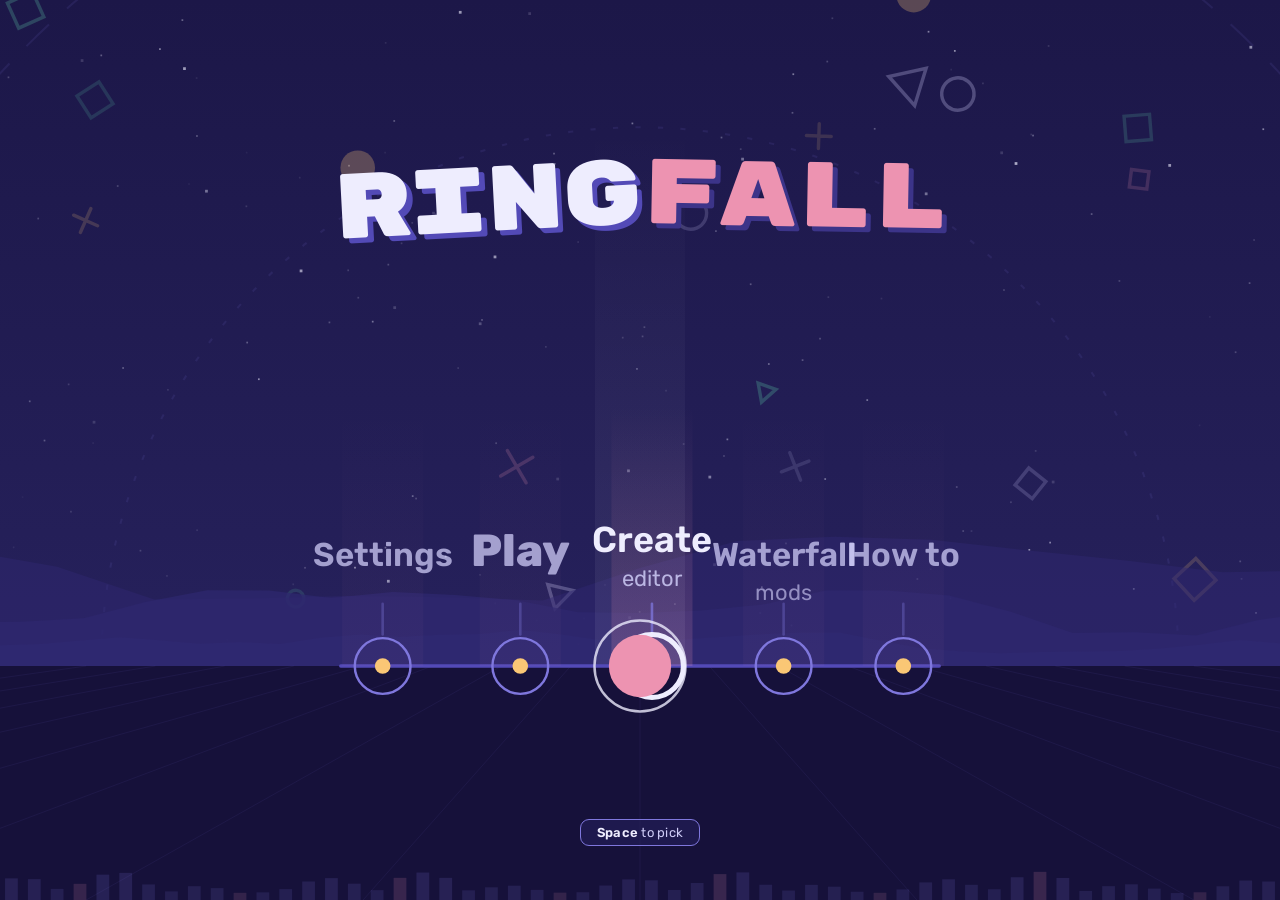
==== public/index.html @ c6bc6747 "Ringfall: game, level editor, Waterfall mods and server Co-Authored-By: Claude Opus 5.5 <noreply@ant" ====
<!DOCTYPE html>
<html lang="en">
<head>
<meta charset="utf-8">
<meta name="viewport" content="width=device-width, initial-scale=1">
<title>Ringfall</title>
<link rel="preconnect" href="https://fonts.googleapis.com">
<link rel="preconnect" href="https://fonts.gstatic.com" crossorigin>
<link href="https://fonts.googleapis.com/css2?family=Rubik:wght@400;500;600;700;900&family=Rubik+Mono+One&display=swap" rel="stylesheet">
<link rel="stylesheet" href="css/style.css">
<link rel="stylesheet" href="css/editor.css">
</head>
<body>
<canvas id="stage"></canvas>

<!-- In-game HUD -->
<div id="hud" class="hud">
  <div class="hud-score"><span class="hud-label">Score</span><span id="score">0</span><div class="hp" id="hp"><i id="hpFill"></i></div></div>
  <button id="pauseBtn" class="pause-btn" aria-label="Pause"><span></span><span></span></button>
  <div class="hud-combo"><span id="combo">0</span><span class="hud-label">combo</span></div>
  <div class="hud-bottom">
    <div id="keyPill" class="key-pill">Hit: Space</div>
    <div class="progress"><div id="progressFill"></div></div>
  </div>
</div>

<!-- Main menu: options live on the track (drawn by the game) -->
<section id="screen-menu" class="screen world active">
  <h1 class="logo"><span class="l1">ring</span><span class="l2">fall</span></h1>
  <div class="world-hint"><span class="key-pill"><b data-keylabel>Space</b> to pick</span></div>
</section>

<!-- Level select: levels live on the track too -->
<section id="screen-levels" class="screen world">
  <div id="levelCard" class="level-card glass">
    <div class="lc-num" id="lcNum">1</div>
    <div class="lc-body">
      <div class="lc-title" id="lcTitle">Test Level</div>
      <div class="lc-meta" id="lcMeta">120 BPM</div>
    </div>
    <div class="lc-best"><div class="g" id="lcGrade"></div><div class="s" id="lcScore"></div></div>
  </div>
  <div class="world-hint"><span class="key-pill"><b data-keylabel>Space</b> to play · <b>Tab</b> <span id="diffHint">Normal</span> · Esc back</span></div>
</section>

<!-- Settings -->
<section id="screen-settings" class="screen">
  <div class="panel glass">
    <header class="panel-head">
      <button class="back" data-go="menu" aria-label="Back">
        <svg viewBox="0 0 24 24"><path d="M15 5l-7 7 7 7"/></svg>
      </button>
      <h2>Settings</h2>
    </header>
    <div class="rows">
      <div class="row bind-row" data-action="hit">
        <span>Hit</span>
        <div class="binds"></div>
      </div>
      <div class="row bind-row" data-action="left">
        <span>Move left</span>
        <div class="binds"></div>
      </div>
      <div class="row bind-row" data-action="right">
        <span>Move right</span>
        <div class="binds"></div>
      </div>
      <div class="row">
        <span>Difficulty</span>
        <div class="seg" id="diffSeg"><button data-diff="easy">Easy</button><button data-diff="normal">Normal</button><button data-diff="hard">Hard</button></div>
      </div>
      <div class="row">
        <span>Drawing pad tip hits</span>
        <button id="penBtn" class="toggle" role="switch"><i></i></button>
      </div>
      <div class="row">
        <span>Volume</span>
        <div class="slider"><input id="volume" type="range" min="0" max="1" step="0.05"><output id="volumeOut"></output></div>
      </div>
      <div class="row">
        <span>Note speed</span>
        <div class="slider"><input id="speed" type="range" min="0.6" max="2" step="0.1"><output id="speedOut"></output></div>
      </div>
      <div class="row">
        <span>Audio offset</span>
        <div class="slider"><input id="offset" type="range" min="-200" max="200" step="5"><output id="offsetOut"></output></div>
      </div>
      <div class="row">
        <span>Hit sounds</span>
        <button id="hitsoundBtn" class="toggle" role="switch"><i></i></button>
      </div>
      <div class="row">
        <span>Controls</span>
        <button id="resetBindsBtn" class="chip">Defaults</button>
      </div>
      <div class="row">
        <span>Best scores</span>
        <button id="resetBtn" class="chip danger">Reset</button>
      </div>
    </div>
  </div>
</section>

<!-- How to play -->
<section id="screen-howto" class="screen">
  <div class="panel glass">
    <header class="panel-head">
      <button class="back" data-go="menu" aria-label="Back">
        <svg viewBox="0 0 24 24"><path d="M15 5l-7 7 7 7"/></svg>
      </button>
      <h2>How to play</h2>
    </header>
    <ul class="howto">
      <li>
        <svg viewBox="0 0 48 48"><circle cx="24" cy="24" r="9" fill="var(--pink)"/><circle cx="24" cy="24" r="14" fill="none" stroke="var(--white)" stroke-width="1.5"/></svg>
        <div><b>Move</b><p>Mouse, drawing pad pen, arrow keys or a gamepad stick. The ring around your circle is where notes get caught.</p></div>
      </li>
      <li>
        <svg viewBox="0 0 48 48"><circle cx="24" cy="24" r="8" fill="var(--yellow)"/></svg>
        <div><b>Tap notes</b><p>Get under the yellow note and hit (<span class="kbd" data-keylabel>Space</span>) as it touches the ring.</p></div>
      </li>
      <li>
        <svg viewBox="0 0 48 48"><rect x="18" y="4" width="12" height="40" rx="6" fill="var(--teal)"/></svg>
        <div><b>Hold notes</b><p>Keep hit held and stay under the ribbon until it ends. Let go early or slide off and it breaks.</p></div>
      </li>
      <li>
        <svg viewBox="0 0 48 48"><path d="M10 38 L30 10 L36 16 L16 42 Z" fill="none" stroke="var(--lav)" stroke-width="2" stroke-linejoin="round"/><circle cx="12" cy="40" r="2.5" fill="var(--lav)"/></svg>
        <div><b>Drawing pad</b><p>Hover the pen to move, touch the tablet to hit. Pen buttons can be bound in Settings.</p></div>
      </li>
      <li>
        <svg viewBox="0 0 48 48"><path d="M14 12h6v24h-6zM28 12h6v24h-6z" fill="var(--lav)"/></svg>
        <div><b>Pause</b><p>Esc, or Start on a gamepad.</p></div>
      </li>
    </ul>
  </div>
</section>

<!-- Waterfall: mods -->
<section id="screen-waterfall" class="screen">
  <div class="panel glass wf">
    <header class="panel-head">
      <button class="back" data-go="menu" aria-label="Back">
        <svg viewBox="0 0 24 24"><path d="M15 5l-7 7 7 7"/></svg>
      </button>
      <h2 class="wf-logo">waterfall</h2>
      <a id="makeModLink" class="chip link" href="waterfall" target="_blank" rel="noopener">Make a mod</a>
    </header>
    <div class="wf-tabs">
      <button class="wf-tab on" data-tab="browse">Browse</button>
      <button class="wf-tab" data-tab="installed">Installed</button>
      <input id="wfSearch" class="wf-search" type="search" placeholder="Search mods" autocomplete="off">
    </div>
    <div id="wfList" class="wf-list"></div>
  </div>
</section>

<!-- Level editor -->
<section id="screen-editor" class="screen ed">
  <canvas id="edCanvas"></canvas>
  <header class="ed-top glass">
    <button class="back" id="edBack" aria-label="Back">
      <svg viewBox="0 0 24 24"><path d="M15 5l-7 7 7 7"/></svg>
    </button>
    <input id="edTitle" class="ed-title" maxlength="40" spellcheck="false" aria-label="Level name">
    <button class="chip" id="edOpen">Open</button>
    <button class="chip ed-songbtn" id="edSong"><span class="eq"><i></i><i></i><i></i></span><span id="edSongName">No song</span></button>
    <label class="ed-field">BPM<input id="edBpm" type="number" min="30" max="400" step="0.01"></label>
    <label class="ed-field">Offset<input id="edOffset" type="number" step="1"><em>ms</em></label>
    <label class="ed-field">Snap
      <select id="edSnap"><option value="1">1/1</option><option value="2" selected>1/2</option><option value="3">1/3</option><option value="4">1/4</option><option value="6">1/6</option><option value="8">1/8</option></select>
    </label>
    <span class="ed-spacer"></span>
    <button class="chip" id="edPlay">Preview</button>
    <button class="chip" id="edTest">Playtest</button>
    <button class="chip primary" id="edShare">Save</button>
  </header>

  <nav class="ed-tools glass" aria-label="Tools">
    <button data-tool="select" title="Select (V)"><svg viewBox="0 0 24 24"><path d="M6 3l12 9-5.5 1.2L15 20l-2.6 1.2-2.6-6.6L6 18z"/></svg></button>
    <button data-tool="tap" class="on" title="Tap note (1)"><svg viewBox="0 0 24 24"><circle cx="12" cy="12" r="6" class="f-tap"/></svg></button>
    <button data-tool="hold" title="Hold note (2)"><svg viewBox="0 0 24 24"><rect x="8.5" y="3" width="7" height="18" rx="3.5" class="f-hold"/></svg></button>
    <i class="ed-sep"></i>
    <button data-tool="flip" title="Flip trigger (3)"><svg viewBox="0 0 24 24"><path d="M8 4v14M4.5 14.5 8 18l3.5-3.5M16 20V6M12.5 9.5 16 6l3.5 3.5" class="s-flip"/></svg></button>
    <button data-tool="mirror" title="Mirror trigger (4)"><svg viewBox="0 0 24 24"><path d="M12 3v18M4 8l4 4-4 4M20 8l-4 4 4 4" class="s-mirror"/></svg></button>
    <button data-tool="bars" title="Music bars trigger (5)"><svg viewBox="0 0 24 24"><path d="M5 20v-6M9.5 20V9M14 20v-8M18.5 20V5" class="s-bars"/></svg></button>
    <button data-tool="background" title="Background trigger (6)"><svg viewBox="0 0 24 24"><circle cx="12" cy="12" r="8" class="s-bg"/><path d="M12 4a8 8 0 0 1 0 16z" class="f-bg"/></svg></button>
    <button data-tool="speed" title="Speed trigger (7)"><svg viewBox="0 0 24 24"><path d="M5 7l5 5-5 5M12 7l5 5-5 5" class="s-speed"/></svg></button>
    <i class="ed-sep"></i>
    <button data-tool="erase" title="Erase (E)"><svg viewBox="0 0 24 24"><path d="M7 7l10 10M17 7 7 17" class="s-erase"/></svg></button>
  </nav>

  <aside class="ed-inspect glass" id="edInspect"></aside>
  <div class="ed-foot"><span id="edClock"></span><span id="edStatus"></span></div>

  <div class="ed-modal" id="edModal" hidden><div class="panel glass ed-modal-body" id="edModalBody"></div></div>
</section>

<!-- Loading -->
<section id="screen-loading" class="screen">
  <div class="loading">
    <div class="spinner"></div>
    <p id="loadingText">Loading song</p>
  </div>
</section>

<!-- Pause -->
<section id="screen-pause" class="screen dim">
  <div class="panel glass small">
    <h2 class="center">Paused</h2>
    <nav class="menu">
      <button class="btn primary" id="resumeBtn">Resume</button>
      <button class="btn" id="restartBtn">Restart</button>
      <button class="btn" id="quitBtn">Quit</button>
    </nav>
  </div>
</section>

<!-- Results -->
<section id="screen-results" class="screen dim">
  <div class="panel glass results">
    <div class="results-top">
      <div id="grade" class="grade">S</div>
      <div>
        <div id="resTitle" class="res-title">Test Level</div>
        <div id="resScore" class="res-score">0</div>
        <div id="newBest" class="badge">New best</div>
        <div id="failed" class="badge fail">Out of health</div>
      </div>
    </div>
    <div class="stats">
      <div><span id="resAcc">0%</span><label>Accuracy</label></div>
      <div><span id="resCombo">0</span><label>Max combo</label></div>
      <div><span id="resPerfect" class="c-perfect">0</span><label>Perfect</label></div>
      <div><span id="resGood" class="c-good">0</span><label>Good</label></div>
      <div><span id="resMiss" class="c-miss">0</span><label>Miss</label></div>
    </div>
    <nav class="menu row-menu">
      <button class="btn primary" id="retryBtn">Retry</button>
      <button class="btn" data-go="levels">Levels</button>
    </nav>
  </div>
</section>

<script type="module" src="js/main.js"></script>
</body>
</html>
---- public/css/style.css ----
:root {
  --bg: #1b1745;
  --bg2: #26215C;
  --track: #534AB7;
  --violet: #7F77DD;
  --lav: #CECBF6;
  --white: #EEEDFE;
  --pink: #ED93B1;
  --yellow: #FAC775;
  --teal: #5DCAA5;
  --teal-lt: #9FE1CB;
  --glass: rgba(255, 255, 255, 0.07);
  --glass-hi: rgba(255, 255, 255, 0.16);
  --stroke: rgba(238, 237, 254, 0.16);
}

* { box-sizing: border-box; margin: 0; padding: 0; }

html, body {
  height: 100%;
  overflow: hidden;
  background: var(--bg);
  color: var(--white);
  font-family: "Rubik", system-ui, sans-serif;
  -webkit-font-smoothing: antialiased;
  user-select: none;
  -webkit-user-select: none;
  touch-action: none;
}

body.playing { cursor: none; }
body.playing .pause-btn { cursor: pointer; }

canvas#stage { position: fixed; inset: 0; width: 100%; height: 100%; display: block; }

button { font: inherit; color: inherit; background: none; border: 0; cursor: pointer; }
button:focus-visible { outline: 2px solid var(--violet); outline-offset: 3px; }

/* ---------- Screens ---------- */
.screen {
  position: fixed; inset: 0;
  display: grid; place-items: center;
  padding: 24px;
  opacity: 0; pointer-events: none;
  transition: opacity .35s ease;
}
.screen.active { opacity: 1; pointer-events: auto; }
.screen.dim { background: rgba(14, 11, 38, 0.55); }

.screen > * { transform: translateY(14px) scale(.985); transition: transform .45s cubic-bezier(.2, .8, .2, 1); }
.screen.active > * { transform: none; }

/* ---------- Glass ---------- */
.glass {
  background:
    linear-gradient(160deg, rgba(255,255,255,.13), rgba(255,255,255,.03) 45%, rgba(255,255,255,.06));
  backdrop-filter: blur(26px) saturate(170%);
  -webkit-backdrop-filter: blur(26px) saturate(170%);
  border: 1px solid var(--stroke);
  box-shadow:
    inset 0 1px 0 rgba(255,255,255,.22),
    inset 0 -1px 0 rgba(255,255,255,.04),
    0 30px 80px -20px rgba(8, 5, 30, .7);
}

.panel {
  width: min(520px, 100%);
  max-height: calc(100vh - 48px);
  overflow: auto;
  border-radius: 28px;
  padding: 22px 22px 26px;
}
.panel.small { width: min(340px, 100%); padding: 28px 24px; }

.panel-head { display: flex; align-items: center; gap: 12px; margin-bottom: 18px; }
.panel-head h2 { font-size: 22px; font-weight: 600; letter-spacing: .01em; }
h2.center { text-align: center; font-size: 26px; font-weight: 600; margin-bottom: 20px; }

.back {
  width: 38px; height: 38px; border-radius: 50%;
  display: grid; place-items: center;
  background: var(--glass); border: 1px solid var(--stroke);
  transition: background .2s;
}
.back:hover { background: var(--glass-hi); }
.back svg { width: 18px; height: 18px; fill: none; stroke: var(--white); stroke-width: 2.2; stroke-linecap: round; stroke-linejoin: round; }

/* ---------- Menu ---------- */
.menu-wrap { display: flex; flex-direction: column; align-items: center; gap: 44px; margin-top: -8vh; }

.logo {
  font-family: "Rubik Mono One", "Rubik", sans-serif;
  font-weight: 400;
  font-size: clamp(48px, 9vw, 92px);
  letter-spacing: -.02em;
  line-height: .9;
  rotate: -3deg;
}
.logo span { display: inline-block; }
.logo .l1 { color: var(--white); text-shadow: 5px 5px 0 var(--track); }
.logo .l2 { color: var(--pink); text-shadow: 5px 5px 0 #3C3489; translate: 0 .12em; rotate: 4deg; margin-left: .04em; }
.menu { display: flex; flex-direction: column; gap: 12px; width: min(280px, 80vw); }
.menu.row-menu { flex-direction: row; width: 100%; }
.menu.row-menu .btn { flex: 1; }

.btn {
  position: relative;
  height: 54px;
  border-radius: 18px;
  font-size: 17px; font-weight: 500; letter-spacing: .02em;
  background: linear-gradient(160deg, rgba(255,255,255,.12), rgba(255,255,255,.04));
  backdrop-filter: blur(20px) saturate(160%);
  -webkit-backdrop-filter: blur(20px) saturate(160%);
  border: 1px solid var(--stroke);
  box-shadow: inset 0 1px 0 rgba(255,255,255,.2);
  transition: transform .15s ease, background .2s ease, box-shadow .2s ease;
}
.btn:hover { background: linear-gradient(160deg, rgba(255,255,255,.2), rgba(255,255,255,.07)); transform: translateY(-1px); }
.btn:active { transform: translateY(1px) scale(.99); }
.btn.primary {
  background: linear-gradient(135deg, #f3a8c2, var(--pink) 50%, #d97aa0);
  color: #2a1438;
  font-weight: 600;
  border-color: rgba(255,255,255,.35);
  box-shadow: inset 0 1px 0 rgba(255,255,255,.55), 0 12px 34px -10px rgba(237,147,177,.65);
}
.btn.primary:hover { background: linear-gradient(135deg, #f7b8ce, #f09dbb 50%, #e087aa); }

/* ---------- Level cards ---------- */
.level-list { display: flex; flex-direction: column; gap: 12px; }

.level {
  display: grid;
  grid-template-columns: 54px 1fr auto;
  align-items: center;
  gap: 16px;
  text-align: left;
  padding: 14px 16px 14px 14px;
  border-radius: 20px;
  background: var(--glass);
  border: 1px solid var(--stroke);
  transition: background .2s, transform .15s, border-color .2s;
}
.level:not(.locked):hover { background: var(--glass-hi); border-color: rgba(237,147,177,.45); transform: translateY(-1px); }
.level.locked { opacity: .45; cursor: default; }

.level-num {
  width: 54px; height: 54px; border-radius: 50%;
  display: grid; place-items: center;
  font-weight: 600; font-size: 18px;
  position: relative;
}
.level-num::before {
  content: ""; position: absolute; inset: 7px; border-radius: 50%;
  background: var(--pink); opacity: .9;
}
.level-num::after {
  content: ""; position: absolute; inset: 0; border-radius: 50%;
  border: 1.5px solid var(--white); opacity: .7;
}
.level-num span { position: relative; z-index: 1; color: #2a1438; }
.level.locked .level-num::before { background: var(--track); }
.level.locked .level-num span { color: var(--lav); }

.level-title { font-size: 18px; font-weight: 600; }
.level-meta { font-size: 13px; color: var(--lav); opacity: .8; margin-top: 3px; display: flex; gap: 10px; flex-wrap: wrap; }

.level-best { text-align: right; }
.level-best .g { font-size: 22px; font-weight: 800; line-height: 1; }
.level-best .s { font-size: 12px; color: var(--lav); opacity: .8; margin-top: 4px; }

/* ---------- Settings ---------- */
.rows { display: flex; flex-direction: column; gap: 4px; }
.row {
  display: flex; align-items: center; justify-content: space-between; gap: 16px;
  min-height: 56px;
  padding: 6px 4px 6px 6px;
  border-bottom: 1px solid rgba(238,237,254,.07);
  font-size: 16px;
}
.row:last-child { border-bottom: 0; }

.chip {
  min-width: 96px; height: 38px; padding: 0 16px;
  border-radius: 12px;
  background: var(--glass); border: 1px solid var(--stroke);
  font-weight: 500;
  transition: background .2s, border-color .2s;
}
.chip:hover { background: var(--glass-hi); }
.chip.listening { border-color: var(--teal); color: var(--teal-lt); animation: breathe 1.1s ease-in-out infinite; }
.chip.danger.armed { border-color: var(--pink); color: var(--pink); }
@keyframes breathe { 50% { box-shadow: 0 0 0 4px rgba(93,202,165,.18); } }

.slider { display: flex; align-items: center; gap: 12px; }
.slider output { min-width: 58px; text-align: right; font-variant-numeric: tabular-nums; color: var(--lav); font-size: 14px; }

input[type=range] {
  -webkit-appearance: none; appearance: none;
  width: 150px; height: 6px; border-radius: 3px;
  background: linear-gradient(90deg, var(--violet) var(--p, 50%), #3C3489 var(--p, 50%));
  outline: none;
}
input[type=range]::-webkit-slider-thumb {
  -webkit-appearance: none; width: 20px; height: 20px; border-radius: 50%;
  background: var(--pink); border: 2px solid var(--white); cursor: pointer;
  box-shadow: 0 2px 10px rgba(237,147,177,.5);
}
input[type=range]::-moz-range-thumb {
  width: 18px; height: 18px; border-radius: 50%;
  background: var(--pink); border: 2px solid var(--white); cursor: pointer;
}

.toggle {
  width: 52px; height: 30px; border-radius: 15px;
  background: #3C3489; border: 1px solid var(--stroke);
  position: relative; transition: background .2s;
}
.toggle i {
  position: absolute; top: 3px; left: 3px; width: 22px; height: 22px; border-radius: 50%;
  background: var(--white); transition: transform .2s cubic-bezier(.3,.8,.3,1);
}
.toggle.on { background: var(--teal); }
.toggle.on i { transform: translateX(22px); }

/* ---------- How to ---------- */
.howto { list-style: none; display: flex; flex-direction: column; gap: 16px; }
.howto li { display: flex; gap: 16px; align-items: flex-start; }
.howto svg { width: 48px; height: 48px; flex: none; }
.howto b { font-weight: 600; font-size: 16px; }
.howto p { color: var(--lav); font-size: 14.5px; line-height: 1.45; margin-top: 3px; }
.kbd {
  display: inline-block; padding: 0 7px; border-radius: 6px;
  border: 1px solid var(--violet); color: var(--white); font-size: 13px;
}

/* ---------- Loading ---------- */
.loading { display: flex; flex-direction: column; align-items: center; gap: 18px; }
.loading p { color: var(--lav); font-size: 16px; }
.spinner {
  width: 54px; height: 54px; border-radius: 50%;
  border: 2px solid rgba(238,237,254,.15); border-top-color: var(--pink);
  animation: spin .9s linear infinite;
}
@keyframes spin { to { transform: rotate(360deg); } }

/* ---------- Results ---------- */
.results { width: min(480px, 100%); padding: 28px; }
.results-top { display: flex; align-items: center; gap: 24px; margin-bottom: 24px; }
.grade {
  font-size: 96px; font-weight: 800; line-height: 1; letter-spacing: -.04em;
  width: 110px; text-align: center;
  font-family: "Rubik Mono One", "Rubik", sans-serif; font-weight: 400;
  color: var(--yellow); text-shadow: 5px 5px 0 #3C3489; rotate: -4deg;
}
.res-title { color: var(--lav); font-size: 16px; }
.res-score { font-size: 40px; font-weight: 600; font-variant-numeric: tabular-nums; letter-spacing: -.01em; }
.badge {
  display: none; margin-top: 6px;
  padding: 3px 10px; border-radius: 999px;
  background: rgba(93,202,165,.18); color: var(--teal-lt);
  font-size: 13px; font-weight: 600; width: fit-content;
}
.badge.show { display: block; }

.stats { display: grid; grid-template-columns: repeat(5, 1fr); gap: 8px; margin-bottom: 24px; }
.stats div {
  display: flex; flex-direction: column; align-items: center; gap: 4px;
  padding: 12px 4px; border-radius: 16px; background: var(--glass); border: 1px solid rgba(238,237,254,.08);
}
.stats span { font-size: 20px; font-weight: 600; font-variant-numeric: tabular-nums; }
.stats label { font-size: 11.5px; color: var(--lav); opacity: .85; text-align: center; }
.c-perfect { color: var(--teal-lt); }
.c-good { color: var(--yellow); }
.c-miss { color: var(--pink); }

/* ---------- HUD ---------- */
.hud { position: fixed; inset: 0; pointer-events: none; opacity: 0; transition: opacity .3s; }
.hud.show { opacity: 1; }
.hud-score, .hud-combo {
  position: absolute; top: 20px;
  display: flex; flex-direction: column; gap: 2px;
  font-variant-numeric: tabular-nums;
}
.hud-score { left: 24px; }
.hud-combo { right: 24px; align-items: flex-end; }
.hud-score span:last-child, .hud-combo span:first-child { font-size: 30px; font-weight: 600; letter-spacing: -.01em; }
.hud-label { font-size: 12px; text-transform: uppercase; letter-spacing: .14em; color: var(--lav); opacity: .75; }
.hud-combo.bump span:first-child { animation: bump .18s ease-out; }
@keyframes bump { 40% { transform: scale(1.15); } }

.pause-btn {
  pointer-events: auto;
  position: absolute; top: 22px; left: 50%; transform: translateX(-50%);
  width: 40px; height: 40px; border-radius: 50%;
  display: flex; align-items: center; justify-content: center; gap: 5px;
  background: var(--glass); border: 1px solid var(--stroke);
  backdrop-filter: blur(14px); -webkit-backdrop-filter: blur(14px);
  opacity: .6; transition: opacity .2s;
}
.pause-btn:hover { opacity: 1; }
.pause-btn span { width: 4px; height: 14px; border-radius: 2px; background: var(--white); }

.hud-bottom {
  position: absolute; left: 50%; bottom: 22px; transform: translateX(-50%);
  width: min(560px, 88vw);
  display: flex; flex-direction: column; align-items: center; gap: 12px;
}
.key-pill {
  padding: 5px 16px; border-radius: 9px;
  border: 1px solid var(--violet); color: var(--lav);
  font-size: 13px; letter-spacing: .02em;
  background: color-mix(in srgb, var(--bg2) 60%, transparent);
}
.progress { width: 100%; height: 5px; border-radius: 3px; background: #3C3489; overflow: hidden; }
#progressFill { height: 100%; width: 0; border-radius: 3px; background: var(--violet); }

@media (max-width: 520px) {
  .stats { grid-template-columns: repeat(3, 1fr); }
  .results-top { gap: 14px; }
  .grade { font-size: 76px; width: 84px; }
  input[type=range] { width: 110px; }
  .hud-score span:last-child, .hud-combo span:first-child { font-size: 24px; }
}

/* ---------- In-world menus (options sit on the track) ---------- */
.screen.world { pointer-events: none !important; display: block; padding: 0; }
.screen.world .logo {
  position: absolute; left: 0; right: 0; top: 17vh;
  text-align: center;
}
.world-hint {
  position: absolute; left: 0; right: 0; bottom: 6vh;
  display: flex; justify-content: center;
}
.world-hint .key-pill b { color: var(--white); font-weight: 600; }

.level-card {
  position: absolute; left: 50%; top: 22vh;
  translate: -50% 0;
  width: min(440px, 88vw);
  display: grid; grid-template-columns: 52px 1fr auto; align-items: center; gap: 16px;
  padding: 16px 20px 16px 16px; border-radius: 22px;
  transition: opacity .25s ease, transform .35s cubic-bezier(.2,.8,.2,1);
}
.level-card.hide { opacity: 0; transform: translateY(8px) scale(.98); }
.lc-num {
  width: 52px; height: 52px; border-radius: 50%;
  display: grid; place-items: center; font-weight: 600; font-size: 20px; color: #2a1438;
  background: var(--pink); box-shadow: 0 0 0 5px rgba(38,33,92,.6), 0 0 0 6.5px var(--white);
}
.level-card.locked .lc-num { background: var(--track); color: var(--lav); }
.lc-title { font-size: 20px; font-weight: 600; }
.lc-meta { font-size: 13.5px; color: var(--lav); margin-top: 3px; }
.lc-best { text-align: right; }
.lc-best .g { font-size: 26px; font-weight: 800; line-height: 1; color: var(--yellow); }
.lc-best .s { font-size: 12px; color: var(--lav); margin-top: 4px; }

/* ---------- Bindings ---------- */
.bind-row { align-items: flex-start; padding-top: 12px; padding-bottom: 12px; }
.bind-row > span { padding-top: 8px; }
.binds { display: flex; flex-wrap: wrap; gap: 6px; justify-content: flex-end; max-width: 70%; }
.bind {
  display: inline-flex; align-items: center; gap: 6px;
  height: 34px; padding: 0 6px 0 12px; border-radius: 10px;
  background: var(--glass); border: 1px solid var(--stroke); font-size: 14px; font-weight: 500;
}
.bind button { width: 22px; height: 22px; border-radius: 6px; display: grid; place-items: center; color: var(--lav); font-size: 15px; line-height: 1; }
.bind button:hover { background: rgba(237,147,177,.2); color: var(--pink); }
.bind.add { padding: 0 12px; cursor: pointer; color: var(--teal-lt); border-style: dashed; }
.bind.add.listening { color: var(--teal-lt); border-color: var(--teal); animation: breathe 1.1s ease-in-out infinite; }

/* ---------- Waterfall ---------- */
.panel.wf { width: min(640px, 100%); }
.panel.wf .panel-head { gap: 12px; }
.wf-logo { font-family: "Rubik Mono One", sans-serif; font-weight: 400 !important; font-size: 20px !important; flex: 1; color: var(--teal-lt); letter-spacing: -.01em; }
.chip.link { display: inline-flex; align-items: center; text-decoration: none; color: var(--white); }
.wf-tabs { display: flex; gap: 6px; margin-bottom: 14px; align-items: center; }
.wf-tab { height: 36px; padding: 0 14px; border-radius: 10px; color: var(--lav); font-weight: 500; }
.wf-tab.on { background: var(--glass-hi); color: var(--white); }
.wf-search {
  margin-left: auto; height: 36px; width: 180px; padding: 0 12px; border-radius: 10px;
  background: rgba(0,0,0,.18); border: 1px solid var(--stroke); color: var(--white); font: inherit; font-size: 14px; outline: none;
}
.wf-search:focus { border-color: var(--violet); }
.wf-list { display: flex; flex-direction: column; gap: 10px; min-height: 120px; }
.mod {
  display: grid; grid-template-columns: 58px 1fr auto; gap: 14px; align-items: center;
  padding: 12px 14px 12px 12px; border-radius: 18px; background: var(--glass); border: 1px solid rgba(238,237,254,.1);
}
.mod-thumb { width: 58px; height: 58px; border-radius: 14px; overflow: hidden; position: relative; background: #1c1748; }
.mod-thumb img { width: 100%; height: 100%; object-fit: cover; }
.mod-thumb .sw { position: absolute; inset: 0; display: grid; grid-template-columns: 1fr 1fr; }
.mod-name { font-weight: 600; font-size: 16px; }
.mod-by { font-size: 13px; color: var(--lav); margin-top: 1px; }
.mod-desc { font-size: 13.5px; color: var(--lav); opacity: .85; margin-top: 4px; line-height: 1.35; }
.mod-tags { display: flex; gap: 5px; margin-top: 6px; flex-wrap: wrap; }
.tag { font-size: 11.5px; padding: 2px 8px; border-radius: 6px; background: rgba(127,119,221,.22); color: var(--lav); }
.mod-act { display: flex; flex-direction: column; align-items: flex-end; gap: 8px; }
.mod-act .chip { min-width: 92px; }
.chip.install { background: var(--pink); color: #2a1438; border-color: transparent; font-weight: 600; }
.chip.done { color: var(--teal-lt); }
.wf-empty { text-align: center; padding: 34px 10px; color: var(--lav); line-height: 1.5; }
.wf-empty a { color: var(--teal-lt); }

/* ---------- Difficulty + health ---------- */
.hp { width: 150px; height: 5px; border-radius: 3px; background: rgba(238,237,254,.12); overflow: hidden; margin-top: 8px; transition: opacity .3s; }
.hp.off { opacity: 0; }
.hp i { display: block; height: 100%; width: 100%; border-radius: 3px; background: var(--teal); transition: width .15s ease, background .3s; }
.hp.low i { background: var(--pink); }
.seg { display: flex; padding: 3px; border-radius: 12px; background: rgba(0,0,0,.25); gap: 3px; }
.seg button { height: 32px; padding: 0 14px; border-radius: 9px; font-size: 14px; color: var(--lav); }
.seg button.on { background: var(--glass-hi); color: var(--white); box-shadow: inset 0 0 0 1px var(--stroke); }
.seg button[data-diff=hard].on { color: var(--pink); }
.badge.fail { background: rgba(237,147,177,.18); color: var(--pink); }
.lc-diff { display: inline-block; margin-left: 6px; padding: 1px 7px; border-radius: 6px; font-size: 11.5px; font-weight: 600; background: rgba(127,119,221,.25); color: var(--white); vertical-align: 2px; }
.lc-diff.hard { background: rgba(237,147,177,.25); color: var(--pink); }
.lc-diff.easy { background: rgba(93,202,165,.2); color: var(--teal-lt); }
---- public/css/editor.css ----
/* ---------- Level editor ---------- */
.screen.ed { padding: 0; display: block; background: #120e2e; }
.screen.ed > * { transform: none; }
#edCanvas { position: absolute; inset: 0; width: 100%; height: 100%; display: block; cursor: crosshair; }

.ed-top {
  position: absolute; left: 12px; right: 12px; top: 12px; height: 56px;
  display: flex; align-items: center; gap: 10px; padding: 0 10px; border-radius: 18px; z-index: 2;
}
.ed-top .back { flex: none; }
.ed-title {
  width: 190px; height: 38px; padding: 0 12px; border-radius: 11px; border: 1px solid transparent;
  background: transparent; color: var(--white); font: inherit; font-size: 17px; font-weight: 600; outline: none;
}
.ed-title:hover { border-color: var(--stroke); }
.ed-title:focus { border-color: var(--violet); background: rgba(0,0,0,.2); }
.ed-top .chip { min-width: 0; height: 36px; padding: 0 14px; font-size: 14px; white-space: nowrap; }
.ed-top .chip.primary, .ed-modal .chip.primary { background: var(--pink); color: #2a1438; border-color: transparent; font-weight: 600; }
.ed-top .chip.on { border-color: var(--teal); color: var(--teal-lt); }
.ed-songbtn { display: inline-flex; align-items: center; gap: 8px; max-width: 220px; }
.ed-songbtn span:last-child { overflow: hidden; text-overflow: ellipsis; }
.eq { display: inline-flex; gap: 2px; align-items: flex-end; height: 14px; }
.eq i { width: 3px; background: var(--teal-lt); border-radius: 1px; }
.eq i:nth-child(1) { height: 7px; } .eq i:nth-child(2) { height: 13px; } .eq i:nth-child(3) { height: 9px; }
.ed-field { display: inline-flex; align-items: center; gap: 6px; font-size: 12.5px; color: var(--lav); }
.ed-field input, .ed-field select, .ed-modal input, .ed-modal select, .ed-inspect input:not([type=range]) {
  height: 34px; padding: 0 8px; border-radius: 10px; border: 1px solid var(--stroke);
  background: rgba(0,0,0,.22); color: var(--white); font: inherit; font-size: 14px; outline: none;
}
.ed-field input { width: 70px; }
.ed-field em { font-style: normal; opacity: .7; }
.ed-field input:focus, .ed-modal input:focus, .ed-inspect input:focus { border-color: var(--violet); }
.ed-spacer { flex: 1; }

.ed-tools {
  position: absolute; left: 12px; top: 84px; width: 56px; padding: 8px 0; border-radius: 18px; z-index: 2;
  display: flex; flex-direction: column; align-items: center; gap: 4px;
}
.ed-tools button { width: 42px; height: 42px; border-radius: 12px; display: grid; place-items: center; transition: background .15s; }
.ed-tools button:hover { background: var(--glass-hi); }
.ed-tools button.on { background: rgba(237,147,177,.22); box-shadow: inset 0 0 0 1.5px var(--pink); }
.ed-tools svg { width: 22px; height: 22px; fill: none; stroke: var(--lav); stroke-width: 2; stroke-linecap: round; stroke-linejoin: round; }
.ed-tools [data-tool=select] svg { fill: var(--lav); stroke: none; }
.ed-tools .f-tap { fill: var(--yellow); stroke: none; }
.ed-tools .f-hold { fill: var(--teal); stroke: none; }
.ed-tools .s-flip { stroke: #9FE1CB; } .ed-tools .s-mirror { stroke: #CECBF6; } .ed-tools .s-bars { stroke: #7F77DD; stroke-width: 2.6; }
.ed-tools .s-bg { stroke: #ED93B1; } .ed-tools .f-bg { fill: #ED93B1; stroke: none; } .ed-tools .s-speed { stroke: #FAC775; }
.ed-tools .s-erase { stroke: var(--pink); }
.ed-sep { width: 26px; height: 1px; background: var(--stroke); margin: 4px 0; }

.ed-inspect {
  position: absolute; right: 12px; top: 84px; width: 272px; max-height: calc(100vh - 140px); overflow: auto;
  padding: 16px; border-radius: 20px; z-index: 2; display: flex; flex-direction: column; gap: 12px;
}
.ed-inspect h3 { font-size: 16px; font-weight: 600; display: flex; align-items: center; gap: 8px; }
.ed-inspect .dot { width: 10px; height: 10px; border-radius: 50%; display: inline-block; }
.ed-inspect label { display: flex; flex-direction: column; gap: 6px; font-size: 12.5px; color: var(--lav); }
.ed-inspect label b { color: var(--white); font-weight: 600; }
.ed-inspect input[type=range] { width: 100%; }
.ed-hint { font-size: 13px; color: var(--lav); opacity: .85; line-height: 1.4; }
.ed-row { display: flex; gap: 8px; align-items: center; flex-wrap: wrap; }
.ed-row.end { justify-content: flex-end; margin-top: 4px; }
.ed-row .chip { min-width: 0; height: 34px; padding: 0 14px; font-size: 14px; }
.ed-seg { display: flex; padding: 3px; border-radius: 12px; background: rgba(0,0,0,.25); gap: 3px; }
.ed-seg button { flex: 1; height: 32px; border-radius: 9px; font-size: 13.5px; color: var(--lav); }
.ed-seg button.on { background: var(--glass-hi); color: var(--white); box-shadow: inset 0 0 0 1px var(--stroke); }
.ed-presets { display: grid; grid-template-columns: repeat(2, 1fr); gap: 6px; }
.ed-preset { height: 48px; border-radius: 10px; position: relative; overflow: hidden; border: 1.5px solid transparent; text-align: left; }
.ed-preset span { position: absolute; left: 8px; bottom: 5px; font-size: 12px; font-weight: 600; color: #fff; text-shadow: 0 1px 2px rgba(0,0,0,.6); text-transform: capitalize; }
.ed-preset.on { border-color: var(--white); }
.ed-stats { display: grid; grid-template-columns: repeat(3, 1fr); gap: 6px; }
.ed-stats div { display: flex; flex-direction: column; align-items: center; padding: 8px 4px; border-radius: 12px; background: var(--glass); }
.ed-stats b { font-size: 18px; font-weight: 600; }
.ed-stats span { font-size: 11.5px; color: var(--lav); }
.ed-check { flex-direction: row !important; justify-content: space-between; align-items: center; color: var(--white) !important; font-size: 14px !important; }
.ed-keys { display: grid; grid-template-columns: 1fr; gap: 6px; font-size: 12.5px; color: var(--lav); padding-top: 6px; border-top: 1px solid rgba(238,237,254,.08); }
.ed-keys div { display: flex; align-items: center; gap: 4px; }
.ed-keys div kbd:last-of-type { margin-right: 6px; }
kbd { font: inherit; font-size: 11px; padding: 1px 6px; border-radius: 5px; border: 1px solid var(--violet); color: var(--white); }

.ed-foot {
  position: absolute; left: 84px; bottom: 14px; display: flex; gap: 18px; align-items: center; z-index: 2;
  font-size: 13px; color: var(--lav); font-variant-numeric: tabular-nums; pointer-events: none;
}
#edClock { color: var(--white); font-weight: 500; }

.ed-modal { position: absolute; inset: 0; z-index: 5; display: grid; place-items: center; background: rgba(10,7,30,.6); padding: 24px; }
.ed-modal[hidden] { display: none; }
.ed-modal-body { width: min(520px, 100%); display: flex; flex-direction: column; gap: 12px; }
.ed-modal h2 { font-size: 22px; font-weight: 600; }
.ed-list { display: flex; flex-direction: column; gap: 8px; max-height: 50vh; overflow: auto; }
.ed-list button, .ed-file {
  display: flex; flex-direction: column; align-items: flex-start; gap: 2px; text-align: left;
  padding: 12px 14px; border-radius: 14px; background: var(--glass); border: 1px solid rgba(238,237,254,.1); cursor: pointer;
}
.ed-list button:hover, .ed-file:hover { background: var(--glass-hi); }
.ed-list b { font-weight: 600; font-size: 15px; }
.ed-list span, .ed-card span { font-size: 13px; color: var(--lav); }
.ed-file input { display: none; }
.ed-card { display: flex; flex-direction: column; gap: 8px; padding: 14px; border-radius: 16px; background: var(--glass); border: 1px solid rgba(238,237,254,.08); }
.ed-card b { font-weight: 600; }
.ed-card a { color: var(--teal-lt); }
.ed-card input { flex: 1; min-width: 110px; }
.ed-card textarea { width: 100%; border-radius: 10px; background: rgba(0,0,0,.25); color: var(--white); border: 1px solid var(--stroke); padding: 8px; font: 12px ui-monospace, monospace; }
.ed-msg { font-size: 13.5px; min-height: 1.2em; line-height: 1.4; word-break: break-word; }
.ed-msg.ok { color: var(--teal-lt); } .ed-msg.err { color: var(--pink); }

@media (max-width: 980px) { .ed-inspect { display: none; } .ed-field { display: none; } }
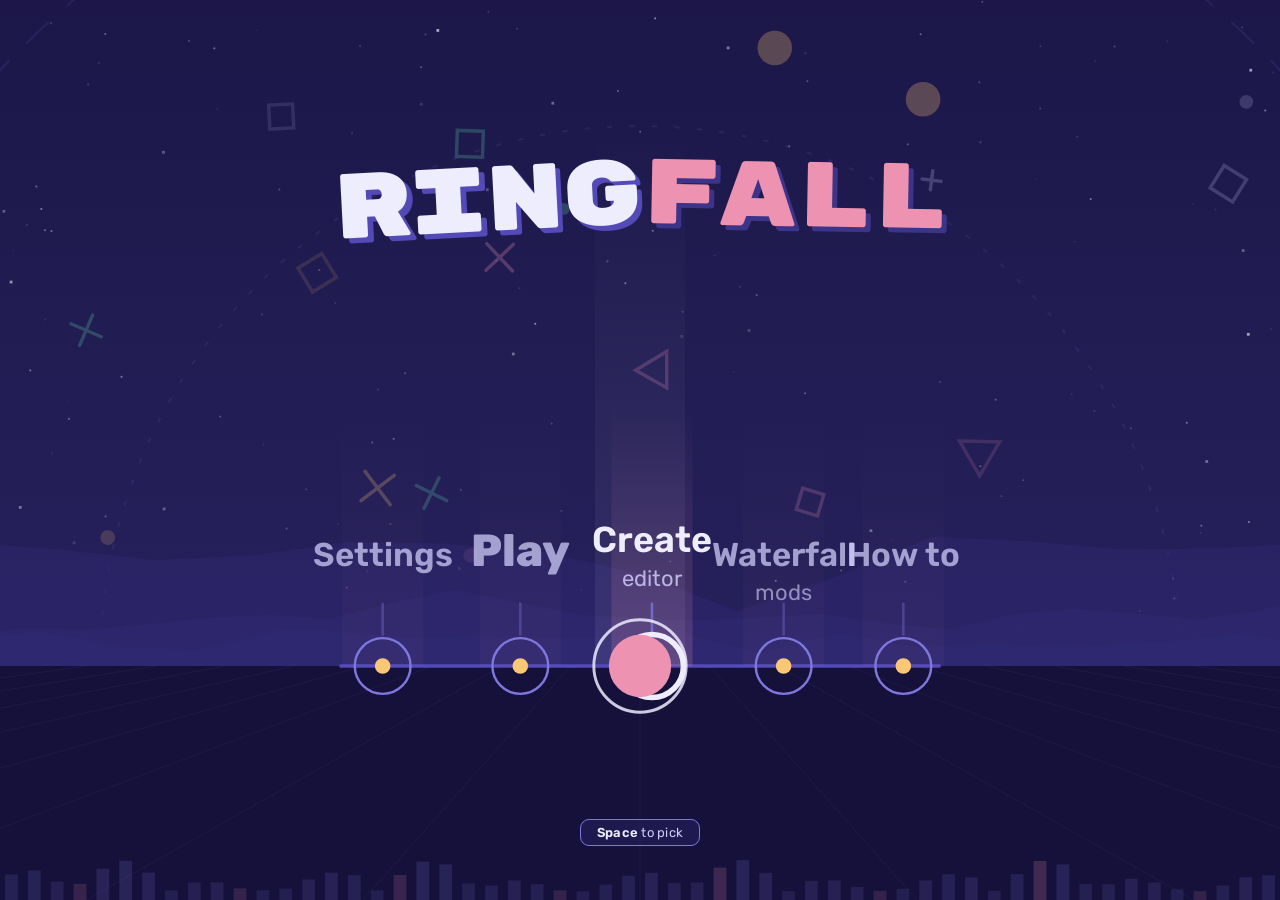
==== commit 50d650c6: "Secret 8-bit mode (Konami code or click logo 8x), pixel menu labels no longer overlap Co-Authored-By" ====
--- a/public/index.html
+++ b/public/index.html
@@ -1,6 +1,7 @@
 <!DOCTYPE html>
 <html lang="en">
 <head>
+<script>try{if(JSON.parse(localStorage.getItem('ringfall.settings.v2')||'{}').pixel)document.documentElement.classList.add('pixel')}catch{}</script>
 <meta charset="utf-8">
 <meta name="viewport" content="width=device-width, initial-scale=1">
 <title>Ringfall</title>
@@ -9,6 +10,8 @@
 <link href="https://fonts.googleapis.com/css2?family=Rubik:wght@400;500;600;700;900&family=Rubik+Mono+One&display=swap" rel="stylesheet">
 <link rel="stylesheet" href="css/style.css">
 <link rel="stylesheet" href="css/editor.css">
+<link href="https://fonts.googleapis.com/css2?family=Press+Start+2P&family=Pixelify+Sans:wght@400;500;600;700&display=swap" rel="stylesheet">
+<link rel="stylesheet" href="css/pixel.css">
 </head>
 <body>
 <canvas id="stage"></canvas>
@@ -72,6 +75,10 @@
       <div class="row">
         <span>Drawing pad tip hits</span>
         <button id="penBtn" class="toggle" role="switch"><i></i></button>
+      </div>
+      <div class="row" id="pixelRow" hidden>
+        <span>8-bit mode ★</span>
+        <button id="pixelBtn" class="toggle" role="switch"><i></i></button>
       </div>
       <div class="row">
         <span>Volume</span>
--- a/public/css/pixel.css
+++ b/public/css/pixel.css
@@ -0,0 +1,77 @@
+/* ---------- Pixel art skin: square blocks, hard shadows, pixel fonts ---------- */
+html.pixel {
+&, body, button, input, select, textarea, label, kbd { font-family: "Pixelify Sans", monospace !important; }
+canvas#stage, #edCanvas, #pv { image-rendering: pixelated; image-rendering: crisp-edges; }
+
+.logo, .logo span, .brand, .brand span, .grade, .wf-logo, h1, h2, .res-score, .lc-num, .lc-best .g, .slot .num,
+.hud-score span:last-child, .hud-combo span:first-child, .stats span, .ed-stats b {
+  font-family: "Press Start 2P", monospace !important; letter-spacing: 0 !important; font-weight: 400 !important;
+}
+.logo { font-size: clamp(30px, 6.4vw, 76px) !important; rotate: 0deg !important; line-height: 1.1 !important; }
+.logo .l1 { text-shadow: 6px 6px 0 var(--track), 6px 6px 0 #000 !important; }
+.logo .l2 { rotate: 0deg !important; translate: 0 0 !important; margin-left: .15em !important; text-shadow: 6px 6px 0 #3C3489 !important; }
+.brand { rotate: 0deg !important; font-size: 18px !important; } .brand .l2 { rotate: 0deg !important; translate: 0 0 !important; }
+.grade { font-size: 64px !important; rotate: 0deg !important; text-shadow: 6px 6px 0 #3C3489 !important; }
+.res-score { font-size: 26px !important; }
+.hud-score span:last-child, .hud-combo span:first-child { font-size: 20px !important; text-shadow: 3px 3px 0 rgba(0,0,0,.45); }
+.hud-label { letter-spacing: .08em !important; }
+h2, .panel-head h2 { font-size: 16px !important; }
+.wf-logo { font-size: 14px !important; }
+
+/* no glass, no rounding: chunky blocks */
+*, *::before, *::after { border-radius: 0 !important; }
+.glass, .panel, .level-card, .card, .ed-modal-body {
+  background: color-mix(in srgb, var(--bg2) 82%, #000) !important;
+  backdrop-filter: none !important; -webkit-backdrop-filter: none !important;
+  border: 4px solid #0b0822 !important;
+  box-shadow: inset 4px 4px 0 rgba(255,255,255,.10), inset -4px -4px 0 rgba(0,0,0,.28), 8px 8px 0 rgba(6,4,20,.85) !important;
+}
+.btn, .chip, .back, .pause-btn, .bind, .wf-tab.on, .ed-tools button.on, .seg button.on, .ed-seg button.on {
+  backdrop-filter: none !important; -webkit-backdrop-filter: none !important;
+  background: color-mix(in srgb, var(--violet) 45%, #1a1440) !important;
+  border: 3px solid #0b0822 !important;
+  box-shadow: inset 3px 3px 0 rgba(255,255,255,.18), inset -3px -3px 0 rgba(0,0,0,.3), 4px 4px 0 #0b0822 !important;
+  transition: none !important;
+}
+.btn:hover, .chip:hover, .back:hover, .bind:hover { transform: translate(-1px, -1px) !important; filter: brightness(1.15); }
+.btn:active, .chip:active, .back:active { transform: translate(3px, 3px) !important; box-shadow: inset 3px 3px 0 rgba(0,0,0,.35) !important; }
+.btn.primary, .chip.primary, .chip.install, .ed-top .chip.primary {
+  background: var(--pink) !important; color: #2a1438 !important;
+}
+.chip.danger.armed { background: #7a2440 !important; color: #fff !important; }
+.bind.add { background: transparent !important; border-style: dashed !important; box-shadow: none !important; }
+.ed-tools button { border: 3px solid transparent; }
+.ed-tools button.on { background: color-mix(in srgb, var(--pink) 35%, #1a1440) !important; }
+
+input:not([type=range]):not([type=color]):not([type=file]), select, textarea, .wf-search, .ed-title:focus {
+  border: 3px solid #0b0822 !important; background: #0f0b2a !important; box-shadow: inset 3px 3px 0 rgba(0,0,0,.4) !important;
+}
+
+/* square toggles and sliders */
+.toggle { border: 3px solid #0b0822 !important; height: 28px !important; }
+.toggle i { top: 2px !important; left: 2px !important; width: 18px !important; height: 18px !important; box-shadow: inset -2px -2px 0 rgba(0,0,0,.25); }
+.toggle.on i { transform: translateX(22px) !important; }
+input[type=range] { height: 8px !important; border: 2px solid #0b0822; }
+input[type=range]::-webkit-slider-thumb { width: 16px !important; height: 20px !important; border: 3px solid #0b0822 !important; box-shadow: none !important; }
+input[type=range]::-moz-range-thumb { width: 12px !important; height: 18px !important; border: 3px solid #0b0822 !important; }
+
+/* HUD bits */
+.key-pill { border: 3px solid #0b0822 !important; background: color-mix(in srgb, var(--bg2) 85%, #000) !important; box-shadow: 4px 4px 0 rgba(6,4,20,.8); }
+.progress, .hp { height: 8px !important; border: 2px solid #0b0822; background: #0f0b2a !important; }
+#progressFill, .hp i { background-image: repeating-linear-gradient(90deg, transparent 0 6px, rgba(0,0,0,.35) 6px 8px) !important; }
+#progressFill { background-color: var(--violet) !important; }
+.hp i { background-color: var(--teal) !important; } .hp.low i { background-color: var(--pink) !important; }
+.badge, .tag, .lc-diff { border: 2px solid #0b0822; }
+.lc-num { box-shadow: 0 0 0 4px #0b0822, 4px 4px 0 4px rgba(6,4,20,.8) !important; font-size: 16px !important; }
+.mod-thumb, .mcard .th, .ed-preset { border: 3px solid #0b0822; image-rendering: pixelated; }
+.mod-thumb img { image-rendering: pixelated; }
+.spinner { border-width: 6px !important; animation: spin 1s steps(8) infinite !important; }
+.screen.dim { background: repeating-linear-gradient(0deg, rgba(10,7,30,.7) 0 2px, rgba(10,7,30,.55) 2px 4px) !important; }
+.screen > * { transition: transform .25s steps(4) !important; }
+.screen { transition: opacity .2s steps(3) !important; }
+kbd { border: 2px solid var(--violet) !important; }
+}
+
+/* the moment you find it */
+body.glitch { animation: glitch .45s steps(5) forwards; }
+@keyframes glitch { 0% { filter: none; } 40% { filter: contrast(2) saturate(3) hue-rotate(90deg); transform: translateX(6px); } 100% { filter: brightness(3); opacity: 0; } }
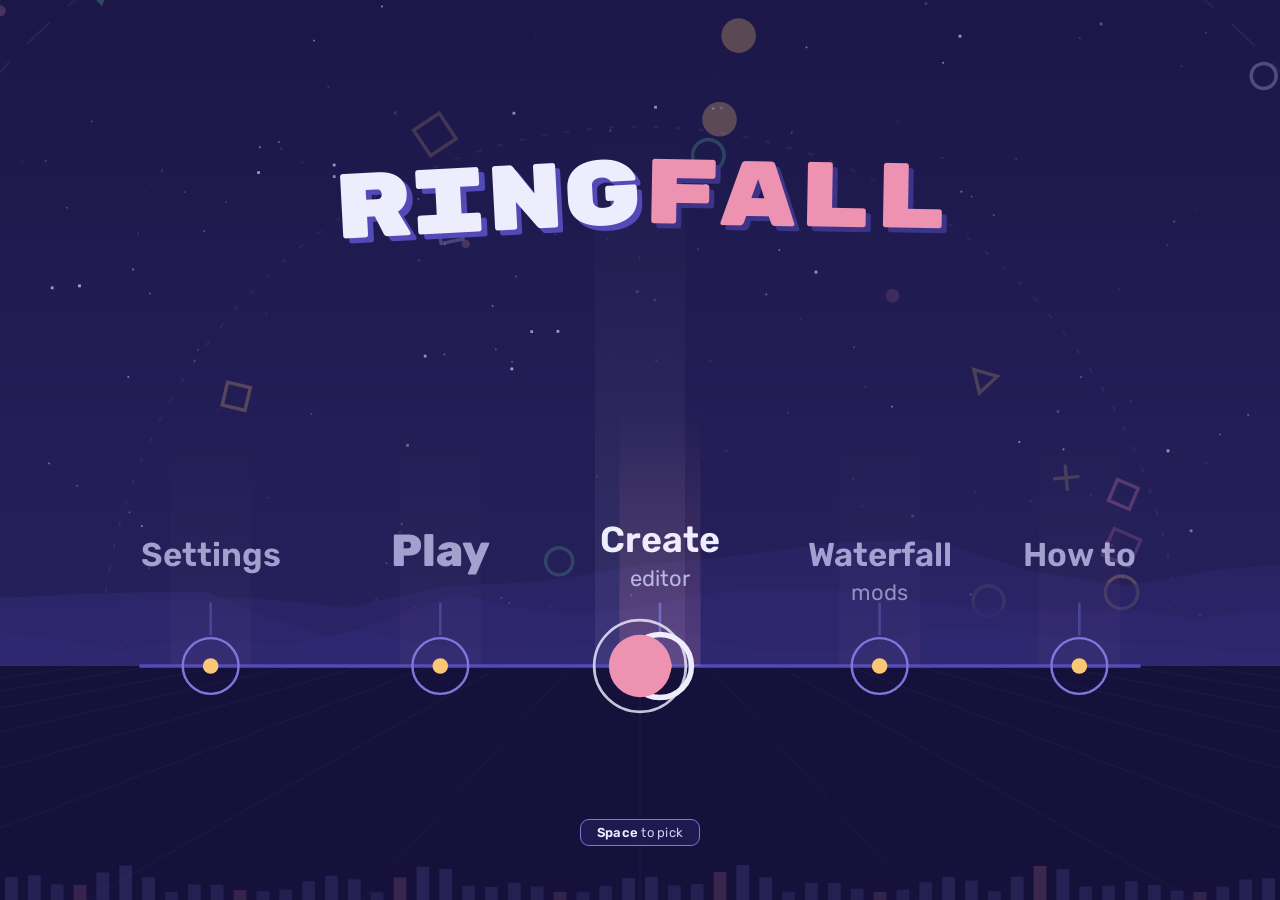
==== commit 408f444f: "Level 2 Overdrive (hard), practice mode, quick restart, resume countdown, early/late, live accuracy," ====
--- a/public/index.html
+++ b/public/index.html
@@ -20,7 +20,9 @@
 <div id="hud" class="hud">
   <div class="hud-score"><span class="hud-label">Score</span><span id="score">0</span><div class="hp" id="hp"><i id="hpFill"></i></div></div>
   <button id="pauseBtn" class="pause-btn" aria-label="Pause"><span></span><span></span></button>
-  <div class="hud-combo"><span id="combo">0</span><span class="hud-label">combo</span></div>
+  <div class="hud-combo"><span id="combo">0</span><span class="hud-label">combo</span><span id="accLive" class="hud-label acc-live">100.0%</span></div>
+  <div id="countdown" class="countdown"></div>
+  <div id="practiceTag" class="practice-tag">Practice</div>
   <div class="hud-bottom">
     <div id="keyPill" class="key-pill">Hit: Space</div>
     <div class="progress"><div id="progressFill"></div></div>
@@ -43,7 +45,7 @@
     </div>
     <div class="lc-best"><div class="g" id="lcGrade"></div><div class="s" id="lcScore"></div></div>
   </div>
-  <div class="world-hint"><span class="key-pill"><b data-keylabel>Space</b> to play · <b>Tab</b> <span id="diffHint">Normal</span> · Esc back</span></div>
+  <div class="world-hint"><span class="key-pill"><b data-keylabel>Space</b> to play · <b>Tab</b> <span id="diffHint">Normal</span> · <b>P</b> <span id="practiceHint">Practice off</span> · Esc back</span></div>
 </section>
 
 <!-- Settings -->
@@ -216,7 +218,7 @@
     <h2 class="center">Paused</h2>
     <nav class="menu">
       <button class="btn primary" id="resumeBtn">Resume</button>
-      <button class="btn" id="restartBtn">Restart</button>
+      <button class="btn" id="restartBtn">Restart <kbd>R</kbd></button>
       <button class="btn" id="quitBtn">Quit</button>
     </nav>
   </div>
@@ -238,11 +240,11 @@
       <div><span id="resAcc">0%</span><label>Accuracy</label></div>
       <div><span id="resCombo">0</span><label>Max combo</label></div>
       <div><span id="resPerfect" class="c-perfect">0</span><label>Perfect</label></div>
-      <div><span id="resGood" class="c-good">0</span><label>Good</label></div>
+      <div><span id="resGood" class="c-good">0</span><label>Good <small id="resEL"></small></label></div>
       <div><span id="resMiss" class="c-miss">0</span><label>Miss</label></div>
     </div>
     <nav class="menu row-menu">
-      <button class="btn primary" id="retryBtn">Retry</button>
+      <button class="btn primary" id="retryBtn">Retry <kbd>R</kbd></button>
       <button class="btn" data-go="levels">Levels</button>
     </nav>
   </div>
--- a/public/css/style.css
+++ b/public/css/style.css
@@ -416,3 +416,15 @@
 .lc-diff { display: inline-block; margin-left: 6px; padding: 1px 7px; border-radius: 6px; font-size: 11.5px; font-weight: 600; background: rgba(127,119,221,.25); color: var(--white); vertical-align: 2px; }
 .lc-diff.hard { background: rgba(237,147,177,.25); color: var(--pink); }
 .lc-diff.easy { background: rgba(93,202,165,.2); color: var(--teal-lt); }
+
+/* quality of life */
+.acc-live { margin-top: 2px; opacity: .6; }
+.countdown { position: absolute; left: 50%; top: 40%; translate: -50% -50%; font-size: 96px; font-weight: 800; color: var(--white);
+  text-shadow: 5px 5px 0 var(--track); opacity: 0; pointer-events: none; }
+.countdown.go { animation: cd .5s ease-out; }
+@keyframes cd { from { opacity: 1; scale: 1.4; } to { opacity: .0; scale: .9; } }
+.practice-tag { position: absolute; top: 18px; left: 50%; translate: -50% 0; margin-left: 70px; font-size: 12px; letter-spacing: .14em; text-transform: uppercase;
+  color: var(--teal); border: 1px solid currentColor; padding: 3px 10px; border-radius: 99px; display: none; }
+.practice-tag.show { display: block; }
+#resEL { opacity: .6; font-size: .85em; }
+.btn kbd { font-size: .75em; opacity: .7; margin-left: 6px; }
--- a/public/css/pixel.css
+++ b/public/css/pixel.css
@@ -75,3 +75,4 @@
 /* the moment you find it */
 body.glitch { animation: glitch .45s steps(5) forwards; }
 @keyframes glitch { 0% { filter: none; } 40% { filter: contrast(2) saturate(3) hue-rotate(90deg); transform: translateX(6px); } 100% { filter: brightness(3); opacity: 0; } }
+html.pixel .countdown { font-family: 'Press Start 2P', monospace; font-weight: 400; font-size: 64px; }
